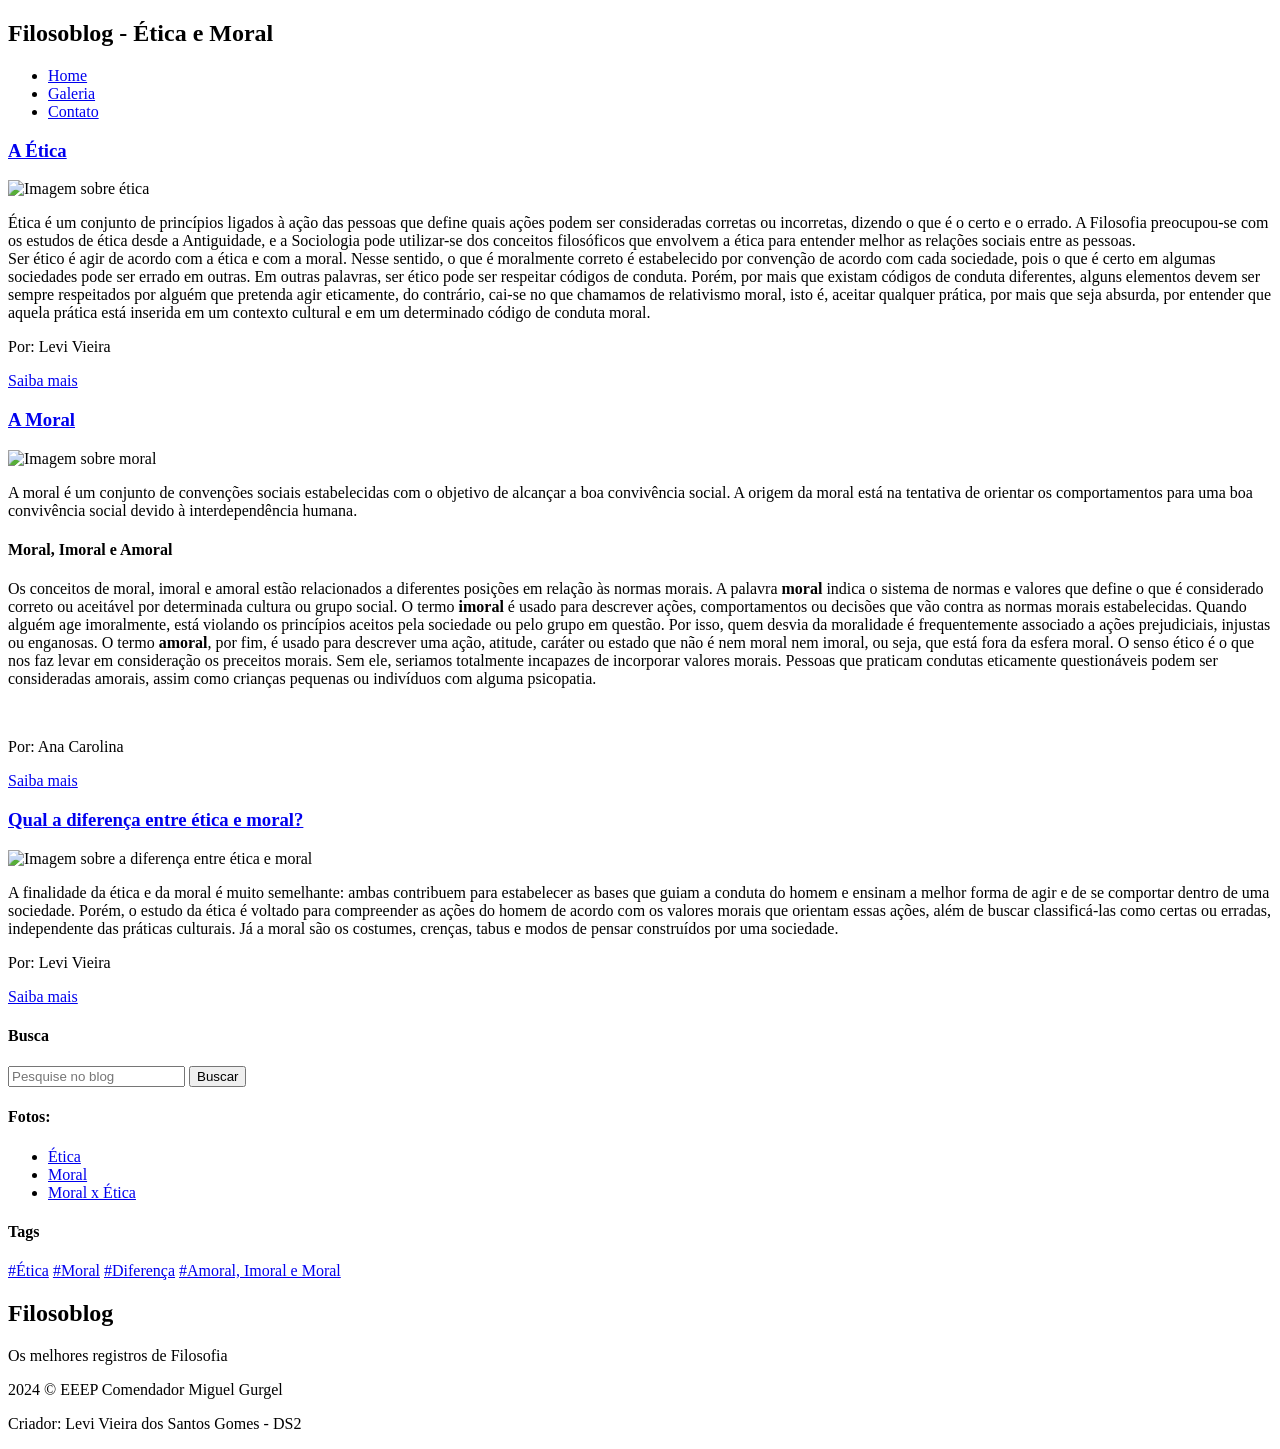
==== index.html @ a132f7d1 "Update and rename filosoblog.html to index.html" ====
<!DOCTYPE html>
<html lang="pt-br">
  <head>
    <meta charset="UTF-8" />
    <meta http-equiv="X-UA-Compatible" content="IE=edge" />
    <meta name="viewport" content="width=device-width, initial-scale=1.0" />
    <title>Filosoblog - Ética e Moral</title>
    <link rel="stylesheet" href="css/styles.css" />
  </head>
  <body>
    <nav id="navbar">
      <div id="navbar-inner">
        <h2>Filosoblog - Ética e Moral</h2>
        <ul id="nav-links">
          <li><a href="index.html">Home</a></li>
          <li><a href="galeria_filosoblog.html">Galeria</a></li>
          <li><a href="contato_filosoblog.html">Contato</a></li>
        </ul>
      </div>
    </nav>
    <div class="container">
      <main id="posts-container">
        <article class="post" id="etica">
          <h3 class="title"><a href="#etica">A Ética</a></h3>
          <img src="img/etica.png" alt="Imagem sobre ética" id="etica_img" />
          <p class="description">
            Ética é um conjunto de princípios ligados à ação das pessoas que define quais ações podem ser consideradas corretas 
            ou incorretas, dizendo o que é o certo e o errado. A Filosofia preocupou-se com os estudos de ética desde a 
            Antiguidade, e a Sociologia pode utilizar-se dos conceitos filosóficos que envolvem a ética para entender melhor as 
            relações sociais entre as pessoas.<br>
            Ser ético é agir de acordo com a ética e com a moral. Nesse sentido, o que é moralmente correto é estabelecido por 
            convenção de acordo com cada sociedade, pois o que é certo em algumas sociedades pode ser errado em outras. Em outras
            palavras, ser ético pode ser respeitar códigos de conduta. Porém, por mais que existam códigos de conduta diferentes, 
            alguns elementos devem ser sempre respeitados por alguém que pretenda agir eticamente, do contrário, cai-se no que 
            chamamos de relativismo moral, isto é, aceitar qualquer prática, por mais que seja absurda, por entender que aquela 
            prática está inserida em um contexto cultural e em um determinado código de conduta moral.
          </p>
          <p class="author">Por: Levi Vieira</p>
          <a class="about" href="https://brasilescola.uol.com.br/o-que-e/o-que-e-sociologia/o-que-e-etica.htm" target="_blank">Saiba mais</a>
        </article>
        <article class="post" id="moral">
          <h3 class="title"><a href="#moral">A Moral</a></h3>
          <img src="img/moral.png" alt="Imagem sobre moral" id="moral_img" />
          <p class="description">
            A moral é um conjunto de convenções sociais estabelecidas com o objetivo de alcançar a boa convivência social. A 
            origem da moral está na tentativa de orientar os comportamentos para uma boa convivência social devido à 
            interdependência humana.</p>
            <h4 class="subtitle" id="mo_im_am">Moral, Imoral e Amoral</h4>
            <p class="description">
            Os conceitos de moral, imoral e amoral estão relacionados a diferentes posições em relação às normas morais. A 
            palavra <strong>moral</strong> indica o sistema de normas e valores que define o que é considerado correto ou aceitável 
            por determinada cultura ou grupo social. O termo <strong>imoral</strong> é usado para descrever ações, comportamentos 
            ou decisões que vão contra as normas morais estabelecidas. Quando alguém age imoralmente, está violando os princípios 
            aceitos pela sociedade ou pelo grupo em questão. Por isso, quem desvia da moralidade é frequentemente associado a ações
            prejudiciais, injustas ou enganosas. O termo <strong>amoral</strong>, por fim, é usado para descrever uma ação, atitude, caráter ou 
            estado que não é nem moral nem imoral, ou seja, que está fora da esfera moral. O senso ético é o que nos faz levar em 
            consideração os preceitos morais. Sem ele, seriamos totalmente incapazes de incorporar valores morais. Pessoas que 
            praticam condutas eticamente questionáveis podem ser consideradas amorais, assim como crianças pequenas ou indivíduos 
            com alguma psicopatia.</p><br>
          <p class="author">Por: Ana Carolina</p>
          <a class="about" href="https://brasilescola.uol.com.br/sociologia/o-que-moral.htm#Moral%2C+imoral+e+amoral" target="_blank">Saiba mais</a>
        </article>
        <article class="post" id="etica_moral">
          <h3 class="title"><a href="#etica_moral">Qual a diferença entre ética e moral?</a></h3>
          <img src="img/etica_moral.jpg" alt="Imagem sobre a diferença entre ética e moral" id="etica_moral_img" />
          <p class="description">
            A finalidade da ética e da moral é muito semelhante: ambas contribuem para estabelecer as bases que guiam a conduta do
            homem e ensinam a melhor forma de agir e de se comportar dentro de uma sociedade. Porém, o estudo da ética é voltado
            para compreender as ações do homem de acordo com os valores morais que orientam essas ações, além de buscar 
            classificá-las como certas ou erradas, independente das práticas culturais. Já a moral são os costumes, crenças, 
            tabus e modos de pensar construídos por uma sociedade.
          </p>
          <p class="author">Por: Levi Vieira</p>
          <a class="about" href="https://blog.stoodi.com.br/blog/sociologia/qual-diferenca-entre-etica-e-moral/" target="_blank">Saiba mais</a>
        </article>
      </main>
      <aside id="sidebar">
        <section id="search-bar">
          <h4>Busca</h4>
          <form>
            <input type="text" placeholder="Pesquise no blog" />
            <input type="submit" value="Buscar" />
          </form>
        </section>
        <section id="categories">
          <h4>Fotos: </h4>
          <nav>
            <ul>
              <li><a href="#etica_img">Ética</a></li>
              <li><a href="#moral_img">Moral</a></li>
              <li><a href="#etica_moral_img">Moral x Ética</a></li>
            </ul>
          </nav>
        </section>
        <section id="tags">
          <h4>Tags</h4>
          <div id="tags-container">
            <a href="#etica">#Ética</a>
            <a href="#moral">#Moral</a>
            <a href="#etica_moral">#Diferença</a>
            <a href="#mo_im_am">#Amoral, Imoral e Moral</a>
          </div>
        </section>
      </aside>
    </div>
    <footer id="footer">
      <h2>Filosoblog</h2>
      <p>Os melhores registros de Filosofia</p>
      <p>2024 &copy; EEEP Comendador Miguel Gurgel</p>
      <p>Criador: Levi Vieira dos Santos Gomes - DS2</p>
    </footer>
  </body>
</html>
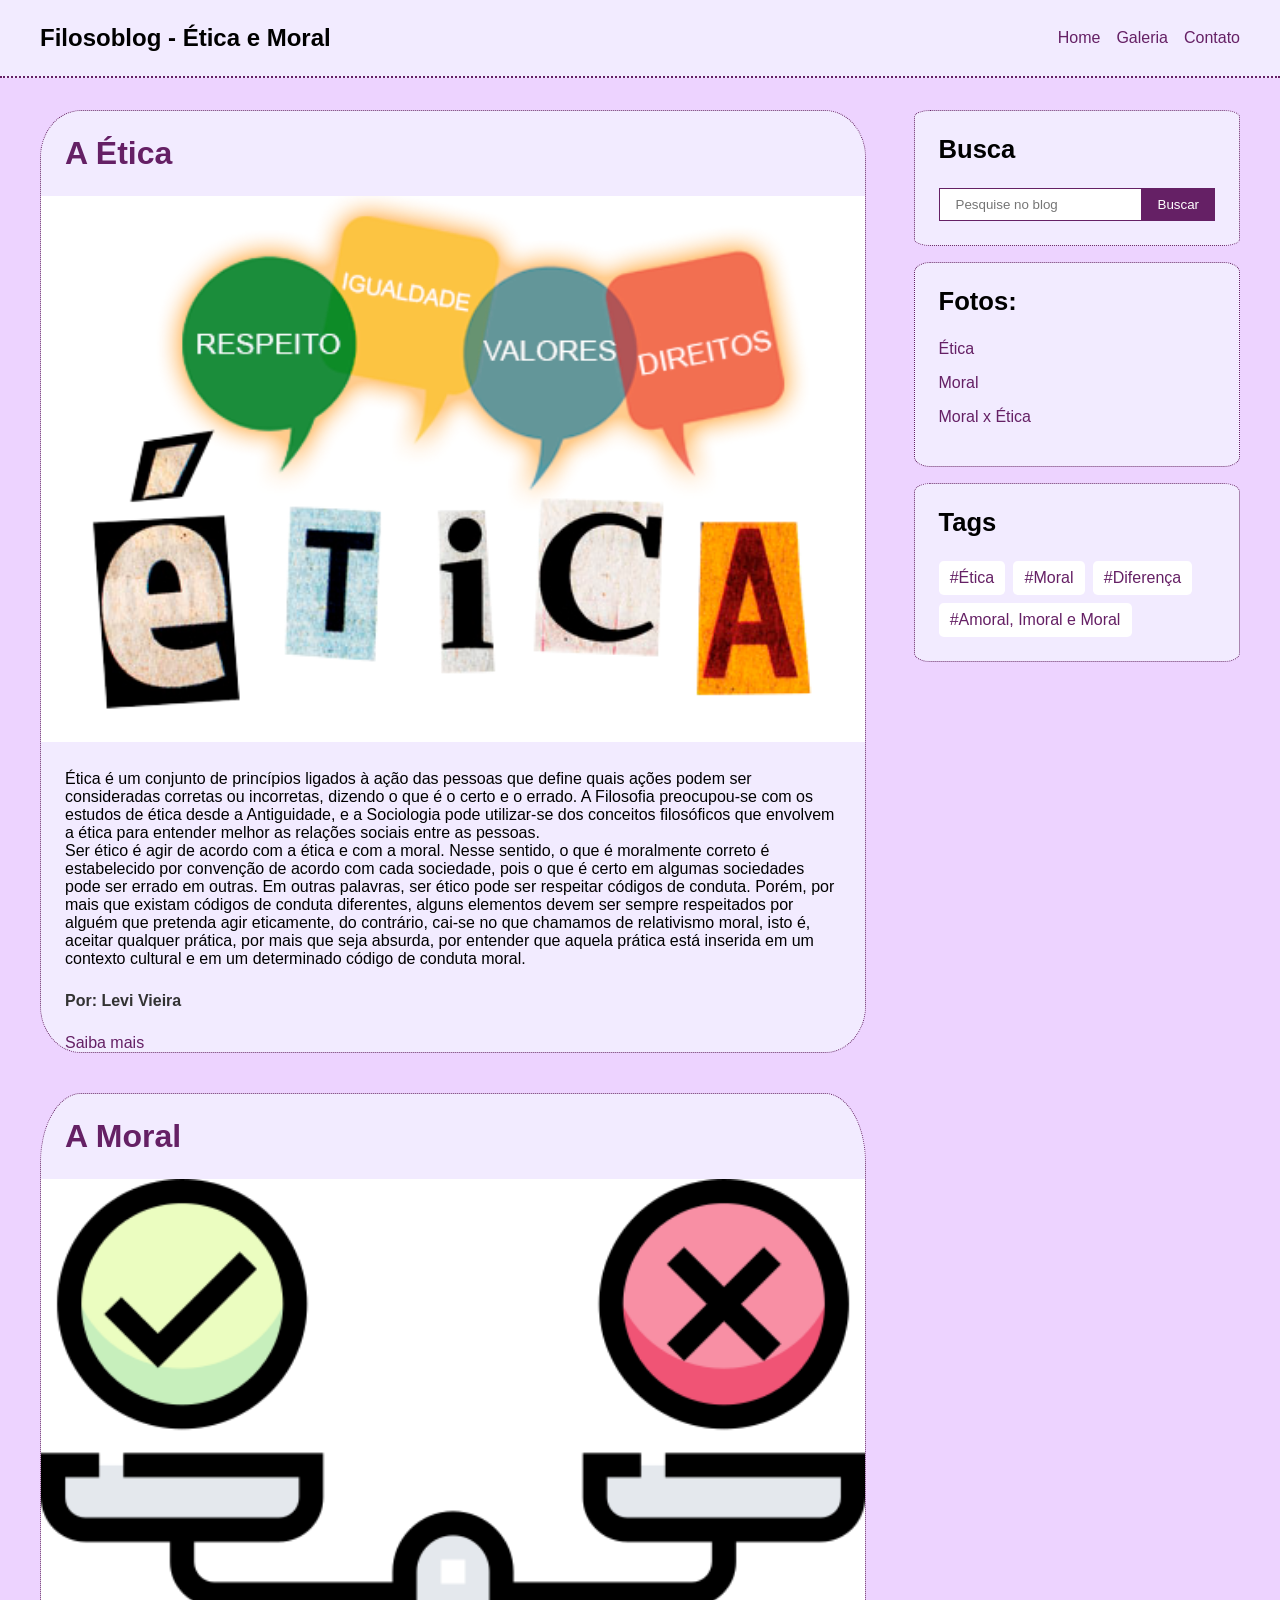
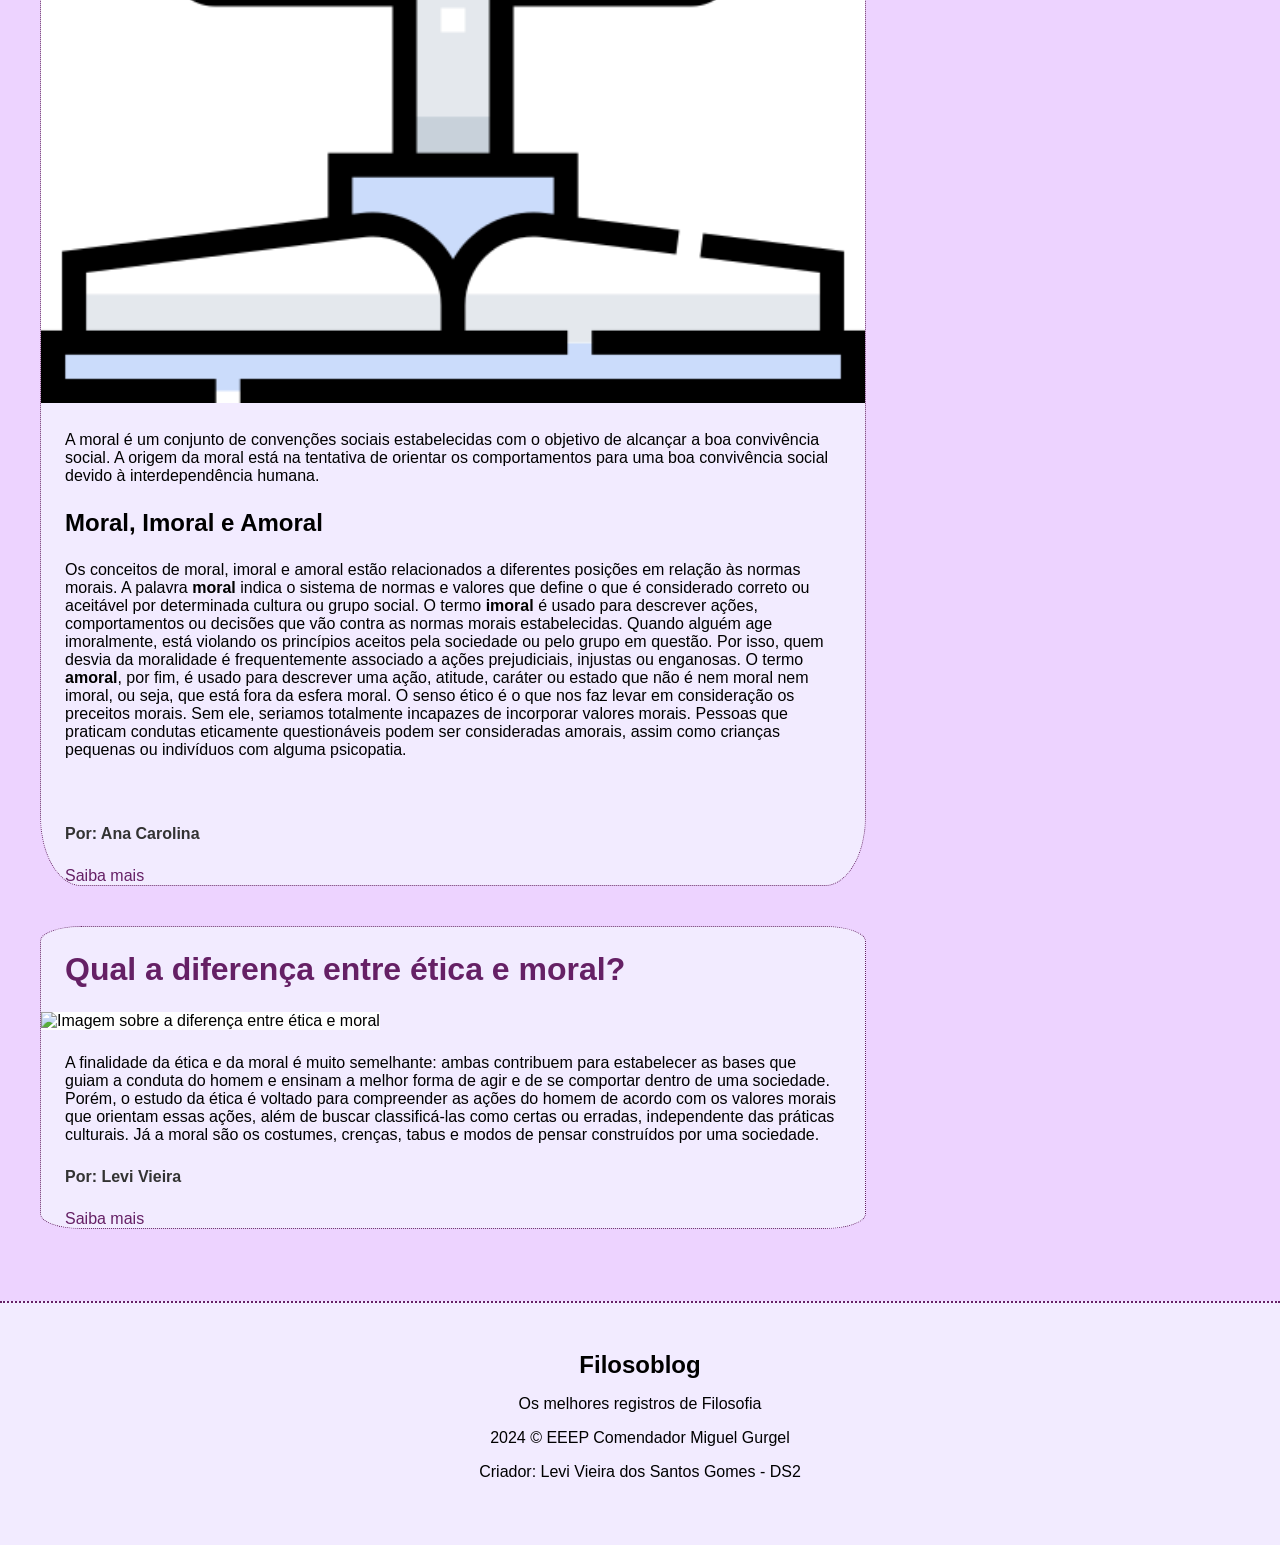
==== commit b98ac573: "Update image paths and stylesheet link in index.html" ====
--- a/index.html
+++ b/index.html
@@ -5,7 +5,7 @@
     <meta http-equiv="X-UA-Compatible" content="IE=edge" />
     <meta name="viewport" content="width=device-width, initial-scale=1.0" />
     <title>Filosoblog - Ética e Moral</title>
-    <link rel="stylesheet" href="css/styles.css" />
+    <link rel="stylesheet" href="style_principal.css" />
   </head>
   <body>
     <nav id="navbar">
@@ -22,7 +22,7 @@
       <main id="posts-container">
         <article class="post" id="etica">
           <h3 class="title"><a href="#etica">A Ética</a></h3>
-          <img src="img/etica.png" alt="Imagem sobre ética" id="etica_img" />
+          <img src="etica.png" alt="Imagem sobre ética" id="etica_img" />
           <p class="description">
             Ética é um conjunto de princípios ligados à ação das pessoas que define quais ações podem ser consideradas corretas 
             ou incorretas, dizendo o que é o certo e o errado. A Filosofia preocupou-se com os estudos de ética desde a 
@@ -40,7 +40,7 @@
         </article>
         <article class="post" id="moral">
           <h3 class="title"><a href="#moral">A Moral</a></h3>
-          <img src="img/moral.png" alt="Imagem sobre moral" id="moral_img" />
+          <img src="moral.png" alt="Imagem sobre moral" id="moral_img" />
           <p class="description">
             A moral é um conjunto de convenções sociais estabelecidas com o objetivo de alcançar a boa convivência social. A 
             origem da moral está na tentativa de orientar os comportamentos para uma boa convivência social devido à 
--- a/style_principal.css
+++ b/style_principal.css
@@ -0,0 +1,166 @@
+/* Geral */
+* {
+  padding: 0;
+  margin: 0;
+  font-family:'Lucida Sans', 'Lucida Sans Regular', 'Lucida Grande', 'Lucida Sans Unicode', Geneva, Verdana, sans-serif;
+}
+
+body {
+  background-color: #edd3ff;
+}
+
+ul {
+  list-style: none;
+}
+
+a {
+  text-decoration: none;
+  color: #652065;
+  transition: 0.4s;
+}
+
+a:hover {
+  color: #f7a437;
+}
+
+/* Navbar */
+#navbar {
+  padding: 1.5rem 2.5rem;
+  border-bottom: 2px dotted #652065;
+  background-color: #f2ebff;
+}
+/*rem relativo*/
+#navbar-inner {
+  display: flex;
+  justify-content: space-between;
+  align-items: center;
+  max-width: 1200px;
+  margin: 0 auto;
+}
+
+#nav-links {
+  display: flex;
+  gap: 1rem;
+}
+
+/* conteúdo principal */
+.container {
+  display: flex;
+  padding: 2rem 2.5rem;
+  gap: 3rem;
+  max-width: 1200px;
+  margin: 0 auto;
+}
+
+#posts-container {
+  flex: 3 1 0;
+}
+
+.post {
+  margin-bottom: 2.5rem;
+  border-radius: 5%;
+  border: 1px dotted #652065;
+  background-color: #f2ebff;
+  size: flex;
+}
+
+.post img {
+  width: 100%;
+  background-color: #fff;
+}
+
+.title,
+.description,
+.author,
+#mo_im_am,
+.description,
+.about {
+  margin: 1.5rem;
+}
+
+.subtitle {
+font-size: 1.5rem;
+}
+
+.title {
+  font-size: 2rem;
+}
+
+.author {
+  color: #333;
+  font-weight: bold;
+}
+
+/* barra lateral */
+#sidebar {
+  flex: 1 1 0;
+}
+
+#search-bar,
+#categories,
+#tags {
+  padding: 1.5rem;
+  border: 1px dotted #652065;
+  margin-bottom: 1rem;
+  background-color: #f2ebff;
+  border-radius: 5%;
+}
+
+#search-bar h4,
+#categories h4,
+#tags h4 {
+  margin-bottom: 1.5rem;
+  font-size: 1.6rem;
+}
+
+#search-bar form {
+  display: flex;
+}
+
+#search-bar input {
+  padding: 0.5rem 1rem;
+  border: 1px solid #652065;
+}
+
+#search-bar input[type="submit"] {
+  cursor: pointer;
+  background-color: #652065;
+  color: #fff;
+  border: none;
+}
+
+#categories li {
+  margin-bottom: 1rem;
+}
+
+#tags-container {
+  display: flex;
+  flex-wrap: wrap;
+  gap: 0.5rem;
+}
+
+#tags-container a {
+  background-color: #ffffff;
+  padding: 0.5rem 0.7rem;
+  border-radius: 0.3rem;
+}
+
+/* Rodapé */
+#footer {
+  border-top: 2px dotted #652065;
+  padding: 3rem;
+  text-align: center;
+  background-color: #f2ebff;
+}
+
+#footer h2,
+#footer p {
+  margin-bottom: 1rem;
+}
+
+/* Responsivo */
+@media (max-width: 450px) {
+  .container {
+    flex-wrap: wrap;
+  }
+}
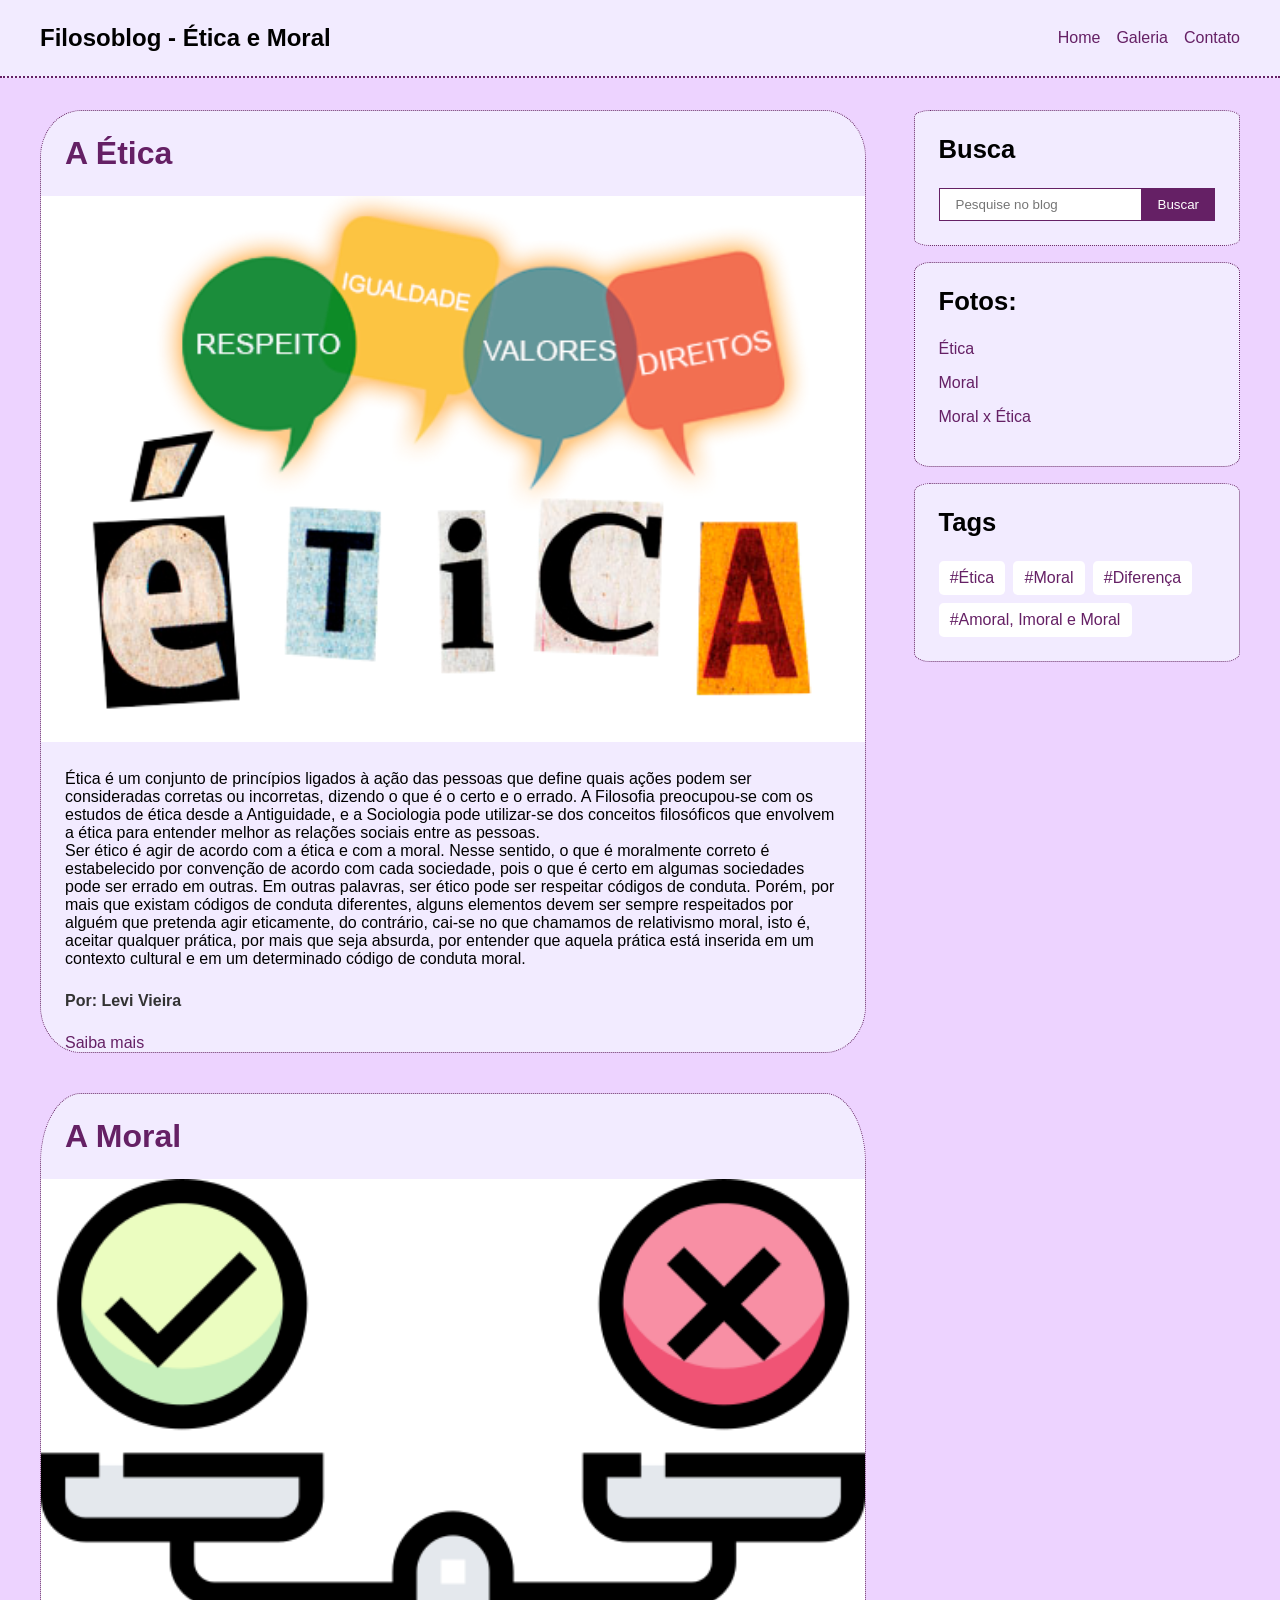
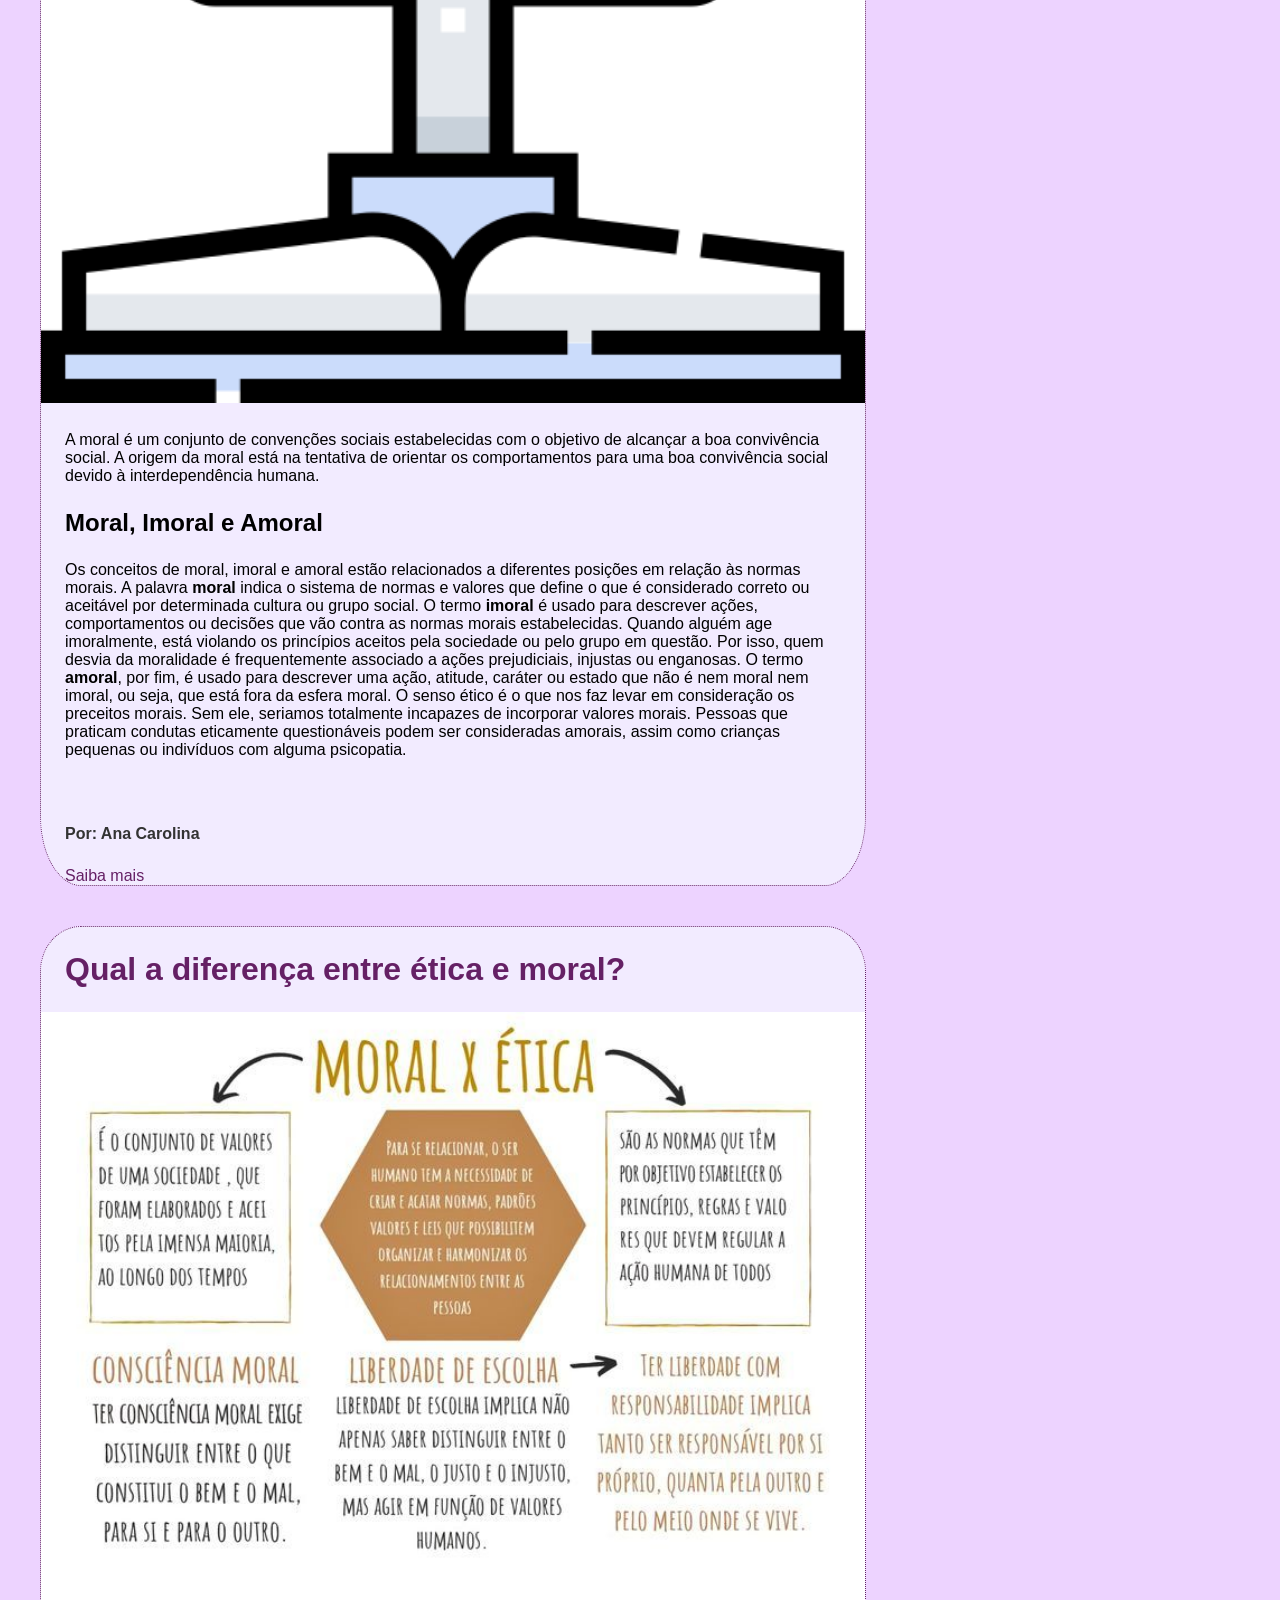
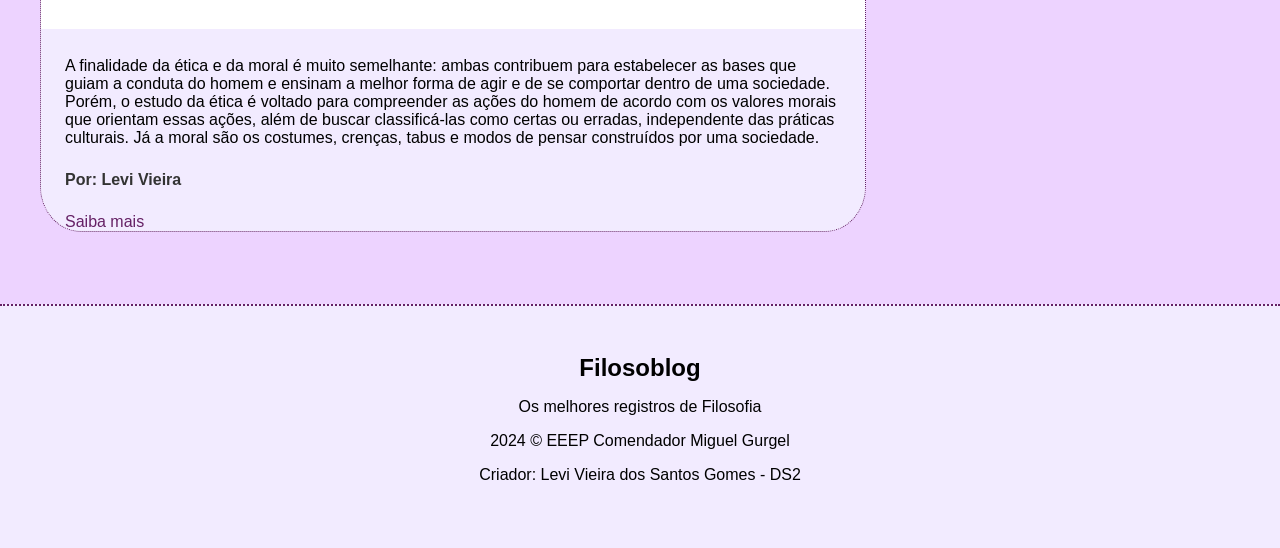
==== commit bc6f93fb: "Fix image source path in index.html" ====
--- a/index.html
+++ b/index.html
@@ -62,7 +62,7 @@
         </article>
         <article class="post" id="etica_moral">
           <h3 class="title"><a href="#etica_moral">Qual a diferença entre ética e moral?</a></h3>
-          <img src="img/etica_moral.jpg" alt="Imagem sobre a diferença entre ética e moral" id="etica_moral_img" />
+          <img src="etica_moral.jpg" alt="Imagem sobre a diferença entre ética e moral" id="etica_moral_img" />
           <p class="description">
             A finalidade da ética e da moral é muito semelhante: ambas contribuem para estabelecer as bases que guiam a conduta do
             homem e ensinam a melhor forma de agir e de se comportar dentro de uma sociedade. Porém, o estudo da ética é voltado
